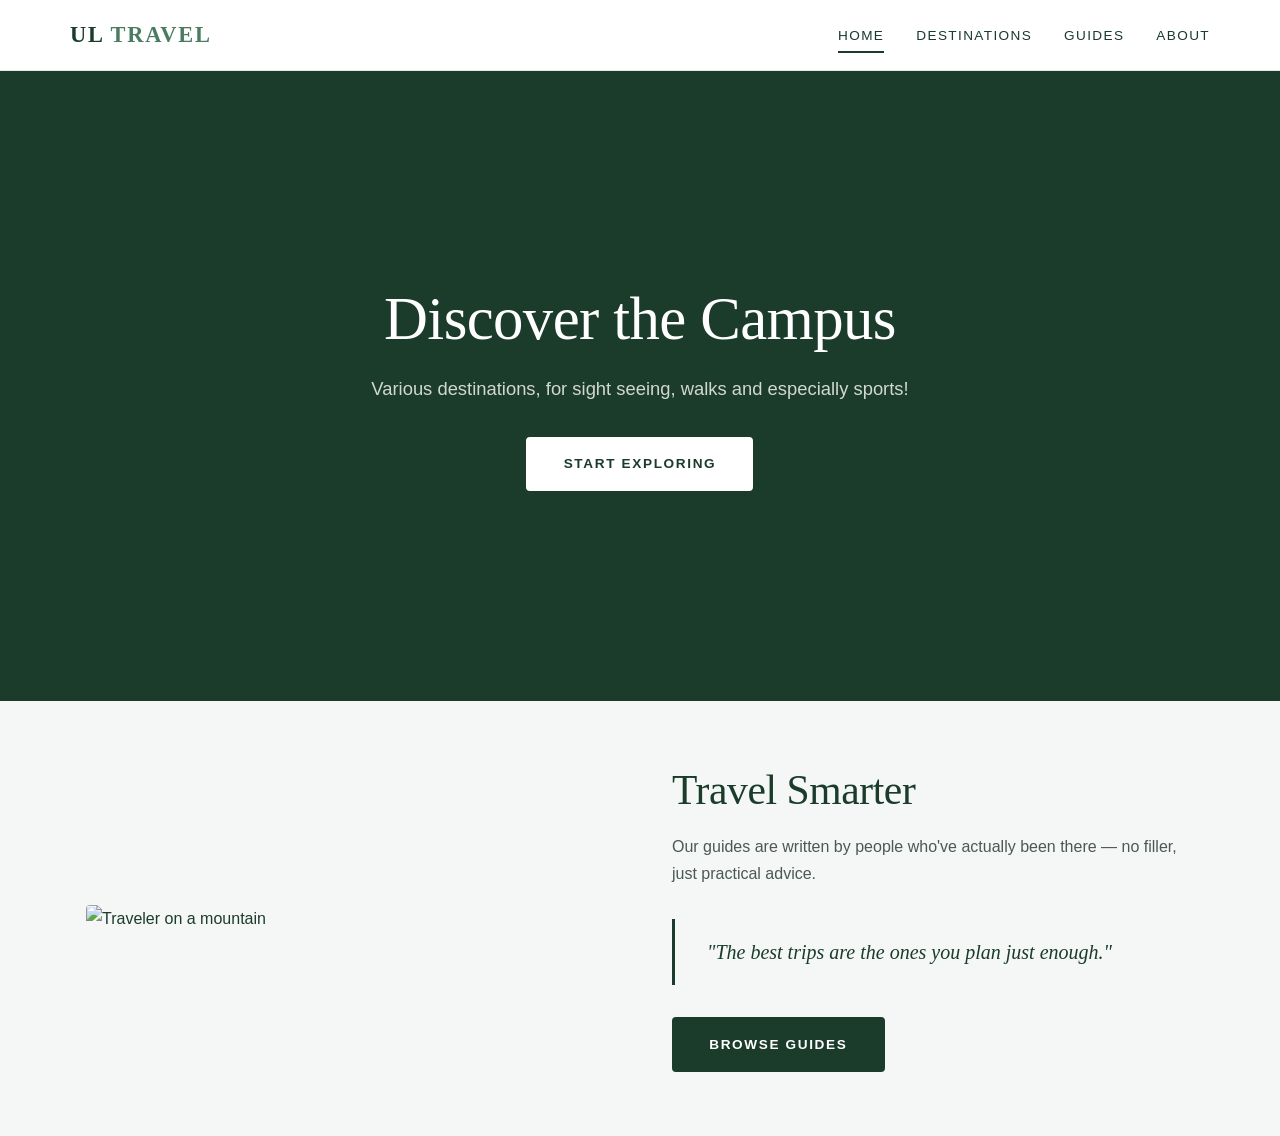
==== Index.html @ 58f464fa "Add files via upload" ====
<!DOCTYPE html>
<html lang="en">
<head>
  <meta charset="UTF-8">
  <meta name="viewport" content="width=device-width, initial-scale=1.0">
  <title>University of Limerick Travel Guide</title>
  <link rel="stylesheet" href="style.css">
</head>
<body>

  <!-- HEADER -->
  <header class="site-header">
    <div class="container site-header__inner">
      <a href="#" class="site-logo">UL<span> Travel</span></a>
      <nav>
        <ul class="site-nav">
          <li><a href="index.html" class="active">Home</a></li>
          <li><a href="destinations.html">Destinations</a></li>
          <li><a href="#">Guides</a></li>
          <li><a href="#">About</a></li>
        </ul>
      </nav>
    </div>
  </header>

  <!-- HERO -->
  <section class="hero">
    <div class="hero__content">
      <h1>Discover the Campus</h1>
      <p>Various destinations, for sight seeing, walks and especially sports!</p>
      <a href="destinations.html" class="btn btn--primary">Start Exploring</a>
    </div>
  </section>

  
  <!-- FEATURE SPLIT -->
  <section class="section section--alt">
    <div class="container">
      <div class="feature">
        <div class="feature__media">
          <img src="images/guide.jpg" alt="Traveler on a mountain">
        </div>
        <div class="feature__content">
          <h2>Travel Smarter</h2>
          <p>Our guides are written by people who've actually been there — no filler, just practical advice.</p>
          <blockquote class="quote">"The best trips are the ones you plan just enough."</blockquote>
          <a href="#" class="btn btn--navy">Browse Guides</a>
        </div>
      </div>
    </div>
  </section>

  
</body>
</html>
---- style.css ----
/* ============================================
   TRAVEL GUIDE — Minimalistic Dark Green & White Theme
   External Stylesheet (With Top Bar)
   ============================================ */

/* ---------- CSS Reset & Base ---------- */
*,
*::before,
*::after {
  margin: 0;
  padding: 0;
  box-sizing: border-box;
}

:root {
  /* Colors - Semi-Dark Green Palette */
  --navy: #1b3b2b; /* Main Dark Green */
  --navy-light: #2a5340; /* Lighter Green */
  --navy-muted: #4a7c61; /* Muted/Sage Green */
  --white: #ffffff;
  --off-white: #f4f7f5; /* Very subtle green-tinted white */
  --gray-light: #e0e8e3; /* Green-tinted light gray */
  --gray-text: #4b5952; /* Green-tinted text gray */
  --gray-text-light: #8a998f; /* Green-tinted light text */

  /* Typography */
  --font-heading: 'Georgia', 'Times New Roman', serif;
  --font-body: 'Inter', 'Helvetica Neue', Arial, sans-serif;

  /* Spacing */
  --space-xs: 0.5rem;
  --space-sm: 1rem;
  --space-md: 2rem;
  --space-lg: 4rem;
  --space-xl: 6rem;

  /* Misc */
  --radius: 4px;
  --transition: 0.3s ease;
}

html {
  font-size: 16px;
  scroll-behavior: smooth;
}

body {
  font-family: var(--font-body);
  font-size: 1rem;
  line-height: 1.7;
  color: var(--navy);
  background-color: var(--white);
  -webkit-font-smoothing: antialiased;
  -moz-osx-font-smoothing: grayscale;
}

/* ---------- Typography ---------- */
h1, h2, h3, h4, h5, h6 {
  font-family: var(--font-heading);
  font-weight: 400;
  line-height: 1.25;
  color: var(--navy);
  letter-spacing: -0.01em;
}

h1 { font-size: clamp(2.2rem, 5vw, 3.8rem); }
h2 { font-size: clamp(1.8rem, 3.5vw, 2.6rem); }
h3 { font-size: clamp(1.4rem, 2.5vw, 1.8rem); }
h4 { font-size: 1.2rem; }

p {
  margin-bottom: 1.25rem;
  color: var(--gray-text);
}

a {
  color: var(--navy);
  text-decoration: none;
  transition: color var(--transition);
}

a:hover {
  color: var(--navy-muted);
}

/* ---------- Layout ---------- */
.container {
  width: 100%;
  max-width: 1140px;
  margin: 0 auto;
  padding: 0 var(--space-sm);
}

.container--narrow {
  max-width: 760px;
}

.section {
  padding: var(--space-lg) 0;
}

.section--alt {
  background-color: var(--off-white);
}

/* ---------- Top Bar (Screenshot Style) ---------- */
.top-bar {
  background-color: var(--navy);
  border-bottom: 1px solid rgba(255, 255, 255, 0.1);
  padding: 1rem 0;
}

.top-bar__inner {
  display: flex;
  align-items: center;
  gap: 1.25rem;
}

.top-bar__back {
  display: flex;
  align-items: center;
  justify-content: center;
  width: 36px;
  height: 36px;
  border-radius: 50%;
  background-color: rgba(255, 255, 255, 0.05);
  color: var(--white);
  transition: background-color var(--transition);
}

.top-bar__back:hover {
  background-color: rgba(255, 255, 255, 0.15);
}

.top-bar__text {
  display: flex;
  flex-direction: column;
  line-height: 1.2;
}

.top-bar__title {
  font-family: var(--font-body);
  font-size: 1.1rem;
  font-weight: 600;
  color: var(--white);
  margin: 0;
}

.top-bar__subtitle {
  font-size: 0.85rem;
  color: rgba(255, 255, 255, 0.6);
  margin-top: 2px;
}

/* ---------- Header / Navigation ---------- */
.site-header {
  position: sticky;
  top: 0;
  z-index: 100;
  background-color: var(--white);
  border-bottom: 1px solid var(--gray-light);
  backdrop-filter: blur(8px);
}

.site-header__inner {
  display: flex;
  align-items: center;
  justify-content: space-between;
  padding: var(--space-sm) 0;
}

.site-logo {
  font-family: var(--font-heading);
  font-size: 1.4rem;
  font-weight: 700;
  color: var(--navy);
  letter-spacing: 0.08em;
  text-transform: uppercase;
}

.site-logo span {
  color: var(--navy-muted);
}

.site-nav {
  display: flex;
  gap: var(--space-md);
  list-style: none;
}

.site-nav a {
  font-size: 0.85rem;
  font-weight: 500;
  letter-spacing: 0.1em;
  text-transform: uppercase;
  color: var(--navy);
  padding: var(--space-xs) 0;
  border-bottom: 2px solid transparent;
  transition: border-color var(--transition), color var(--transition);
}

.site-nav a:hover,
.site-nav a.active {
  border-bottom-color: var(--navy);
}

/* Mobile nav toggle (hidden on desktop) */
.nav-toggle {
  display: none;
  background: none;
  border: none;
  font-size: 1.5rem;
  color: var(--navy);
  cursor: pointer;
}

@media (max-width: 768px) {
  .site-nav {
    display: none;
    flex-direction: column;
    position: absolute;
    top: 100%;
    left: 0;
    right: 0;
    background: var(--white);
    border-bottom: 1px solid var(--gray-light);
    padding: var(--space-sm);
    gap: var(--space-sm);
  }

  .site-nav.open {
    display: flex;
  }

  .nav-toggle {
    display: block;
  }
}

/* ---------- Hero ---------- */
.hero {
  position: relative;
  display: flex;
  align-items: center;
  justify-content: center;
  text-align: center;
  min-height: 70vh;
  padding: var(--space-xl) var(--space-sm);
  background-color: var(--navy);
  color: var(--white);
  overflow: hidden;
}

.hero__bg {
  position: absolute;
  inset: 0;
  background-size: cover;
  background-position: center;
  opacity: 0.35;
}

.hero__content {
  position: relative;
  z-index: 1;
  max-width: 720px;
}

.hero h1 {
  color: var(--white);
  margin-bottom: var(--space-sm);
}

.hero p {
  color: rgba(255, 255, 255, 0.8);
  font-size: 1.15rem;
  max-width: 560px;
  margin: 0 auto var(--space-md);
}

/* ---------- Buttons ---------- */
.btn {
  display: inline-block;
  padding: 0.85rem 2.2rem;
  font-family: var(--font-body);
  font-size: 0.85rem;
  font-weight: 600;
  letter-spacing: 0.12em;
  text-transform: uppercase;
  text-align: center;
  border: 2px solid transparent;
  border-radius: var(--radius);
  cursor: pointer;
  transition: all var(--transition);
}

.btn--primary {
  background-color: var(--white);
  color: var(--navy);
  border-color: var(--white);
}

.btn--primary:hover {
  background-color: transparent;
  color: var(--white);
}

.btn--outline {
  background-color: transparent;
  color: var(--white);
  border-color: var(--white);
}

.btn--outline:hover {
  background-color: var(--white);
  color: var(--navy);
}

.btn--navy {
  background-color: var(--navy);
  color: var(--white);
  border-color: var(--navy);
}

.btn--navy:hover {
  background-color: transparent;
  color: var(--navy);
}

.btn--ghost {
  background-color: transparent;
  color: var(--navy);
  border-color: var(--navy);
}

.btn--ghost:hover {
  background-color: var(--navy);
  color: var(--white);
}

/* ---------- Cards ---------- */
.card-grid {
  display: grid;
  grid-template-columns: repeat(auto-fill, minmax(300px, 1fr));
  gap: var(--space-md);
}

.card {
  background: var(--white);
  border: 1px solid var(--gray-light);
  border-radius: var(--radius);
  overflow: hidden;
  transition: box-shadow var(--transition), transform var(--transition);
}

.card:hover {
  box-shadow: 0 12px 32px rgba(27, 59, 43, 0.08); /* Updated to green tint */
  transform: translateY(-4px);
}

.card__image {
  width: 100%;
  aspect-ratio: 3 / 2;
  object-fit: cover;
  display: block;
}

.card__body {
  padding: var(--space-sm) var(--space-sm) var(--space-md);
}

.card__category {
  display: inline-block;
  font-size: 0.7rem;
  font-weight: 600;
  letter-spacing: 0.14em;
  text-transform: uppercase;
  color: var(--navy-muted);
  margin-bottom: var(--space-xs);
}

.card__title {
  font-family: var(--font-heading);
  font-size: 1.3rem;
  margin-bottom: var(--space-xs);
}

.card__text {
  font-size: 0.92rem;
  color: var(--gray-text);
  margin-bottom: var(--space-sm);
}

.card__link {
  font-size: 0.8rem;
  font-weight: 600;
  letter-spacing: 0.1em;
  text-transform: uppercase;
  color: var(--navy);
  border-bottom: 1px solid var(--navy);
  padding-bottom: 2px;
  transition: opacity var(--transition);
}

.card__link:hover {
  opacity: 0.6;
}

/* ---------- Guide Feature / Split Layout ---------- */
.feature {
  display: grid;
  grid-template-columns: 1fr 1fr;
  gap: var(--space-lg);
  align-items: center;
}

.feature--reverse .feature__media {
  order: -1;
}

.feature__media img {
  width: 100%;
  height: 100%;
  object-fit: cover;
  border-radius: var(--radius);
  display: block;
}

.feature__content h2 {
  margin-bottom: var(--space-sm);
}

@media (max-width: 768px) {
  .feature {
    grid-template-columns: 1fr;
  }
  .feature--reverse .feature__media {
    order: 0;
  }
}

/* ---------- Quote / Highlight ---------- */
.quote {
  border-left: 3px solid var(--navy);
  padding: var(--space-sm) var(--space-md);
  margin: var(--space-md) 0;
  font-family: var(--font-heading);
  font-size: 1.25rem;
  font-style: italic;
  color: var(--navy);
  background-color: var(--off-white);
  border-radius: 0 var(--radius) var(--radius) 0;
}

/* ---------- Tags / Pills ---------- */
.tag-list {
  display: flex;
  flex-wrap: wrap;
  gap: var(--space-xs);
  list-style: none;
}

.tag {
  display: inline-block;
  padding: 0.35rem 0.9rem;
  font-size: 0.75rem;
  font-weight: 500;
  letter-spacing: 0.05em;
  color: var(--navy);
  background-color: var(--off-white);
  border: 1px solid var(--gray-light);
  border-radius: 100px;
  transition: background-color var(--transition);
}

.tag:hover {
  background-color: var(--gray-light);
}

/* ---------- Forms ---------- */
.form-group {
  margin-bottom: var(--space-sm);
}

.form-group label {
  display: block;
  font-size: 0.8rem;
  font-weight: 600;
  letter-spacing: 0.08em;
  text-transform: uppercase;
  color: var(--navy);
  margin-bottom: var(--space-xs);
}

.form-control {
  width: 100%;
  padding: 0.85rem 1rem;
  font-family: var(--font-body);
  font-size: 0.95rem;
  color: var(--navy);
  background-color: var(--white);
  border: 1px solid var(--gray-light);
  border-radius: var(--radius);
  transition: border-color var(--transition), box-shadow var(--transition);
}

.form-control:focus {
  outline: none;
  border-color: var(--navy);
  box-shadow: 0 0 0 3px rgba(27, 59, 43, 0.08); /* Updated to green tint */
}

.form-control::placeholder {
  color: var(--gray-text-light);
}


/* ---------- Utility ---------- */
.text-center { text-align: center; }
.text-white { color: var(--white); }
.mb-0 { margin-bottom: 0; }
.mb-sm { margin-bottom: var(--space-sm); }
.mb-md { margin-bottom: var(--space-md); }
.mb-lg { margin-bottom: var(--space-lg); }
.mt-md { margin-top: var(--space-md); }
.mt-lg { margin-top: var(--space-lg); }

.divider {
  width: 48px;
  height: 2px;
  background-color: var(--navy);
  margin: var(--space-sm) 0 var(--space-md);
}

.divider--center {
  margin-left: auto;
  margin-right: auto;
}

/* ---------- Animations ---------- */
@keyframes fadeUp {
  from {
    opacity: 0;
    transform: translateY(20px);
  }
  to {
    opacity: 1;
    transform: translateY(0);
  }
}

.fade-up {
  animation: fadeUp 0.7s ease forwards;
}

.fade-up--delay {
  animation-delay: 0.2s;
  opacity: 0;
}

/* ---------- Print ---------- */
@media print {
  .site-header,
  .site-footer,
  .top-bar,
  .btn,
  .nav-toggle {
    display: none;
  }
  body {
    color: #000;
    background: #fff;
  }
}
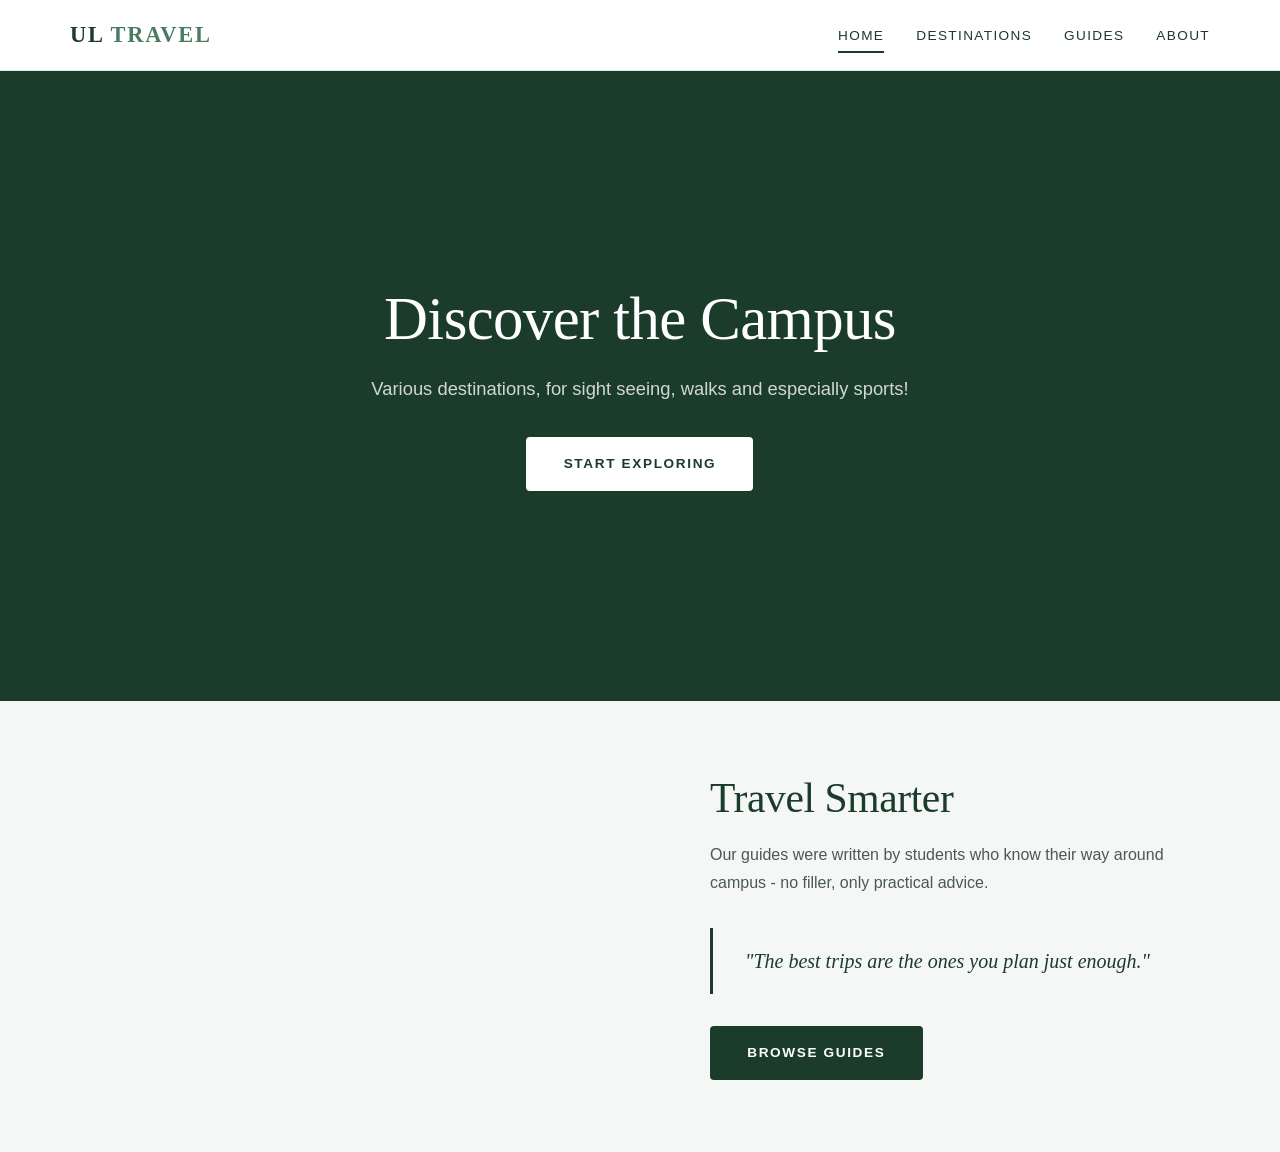
==== commit 21a502d4: "Add files via upload" ====
--- a/Index.html
+++ b/Index.html
@@ -11,13 +11,13 @@
   <!-- HEADER -->
   <header class="site-header">
     <div class="container site-header__inner">
-      <a href="#" class="site-logo">UL<span> Travel</span></a>
+      <a href="index.html" class="site-logo">UL<span> Travel</span></a>
       <nav>
         <ul class="site-nav">
           <li><a href="index.html" class="active">Home</a></li>
           <li><a href="destinations.html">Destinations</a></li>
-          <li><a href="#">Guides</a></li>
-          <li><a href="#">About</a></li>
+          <li><a href="guides.html">Guides</a></li>
+          <li><a href="about.html">About</a></li>
         </ul>
       </nav>
     </div>
@@ -37,14 +37,18 @@
   <section class="section section--alt">
     <div class="container">
       <div class="feature">
-        <div class="feature__media">
-          <img src="images/guide.jpg" alt="Traveler on a mountain">
+        
+		<div class="feature__media">
+       
+		  <iframe width="560" height="315" src="https://www.youtube.com/embed/Vg789B23vxU?controls=1" title="YouTube video player" frameborder="0" referrerpolicy="strict-origin-when-cross-origin" allow="accelerometer; autoplay; clipboard-write; encrypted-media; gyroscope; picture-in-picture; web-share" allowfullscreen></iframe>
         </div>
-        <div class="feature__content">
+        
+		<div class="feature__content">
+		
           <h2>Travel Smarter</h2>
-          <p>Our guides are written by people who've actually been there — no filler, just practical advice.</p>
+          <p>Our guides were written by students who know their way around campus - no filler, only practical advice.</p>
           <blockquote class="quote">"The best trips are the ones you plan just enough."</blockquote>
-          <a href="#" class="btn btn--navy">Browse Guides</a>
+          <a href="guides.html" class="btn btn--navy">Browse Guides</a>
         </div>
       </div>
     </div>
--- a/style.css
+++ b/style.css
@@ -1,8 +1,3 @@
-/* ============================================
-   TRAVEL GUIDE — Minimalistic Dark Green & White Theme
-   External Stylesheet (With Top Bar)
-   ============================================ */
-
 /* ---------- CSS Reset & Base ---------- */
 *,
 *::before,
